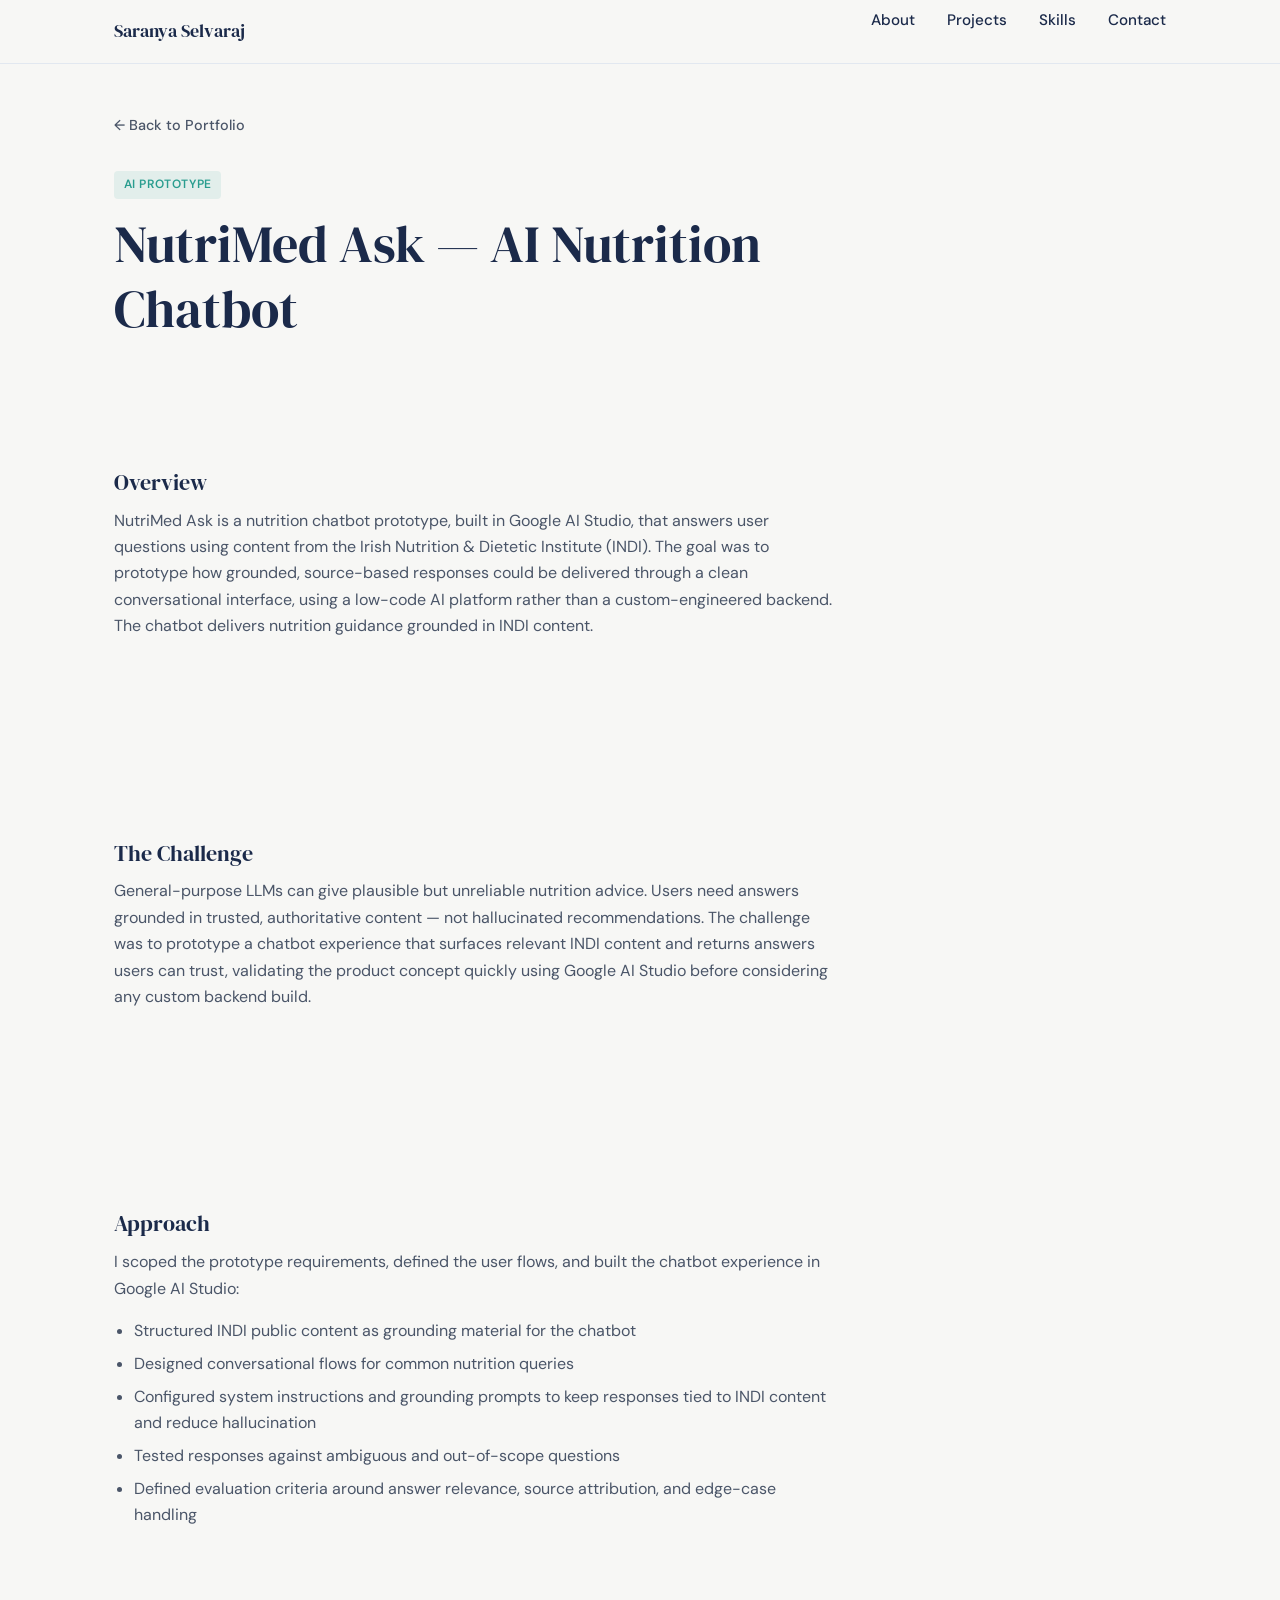
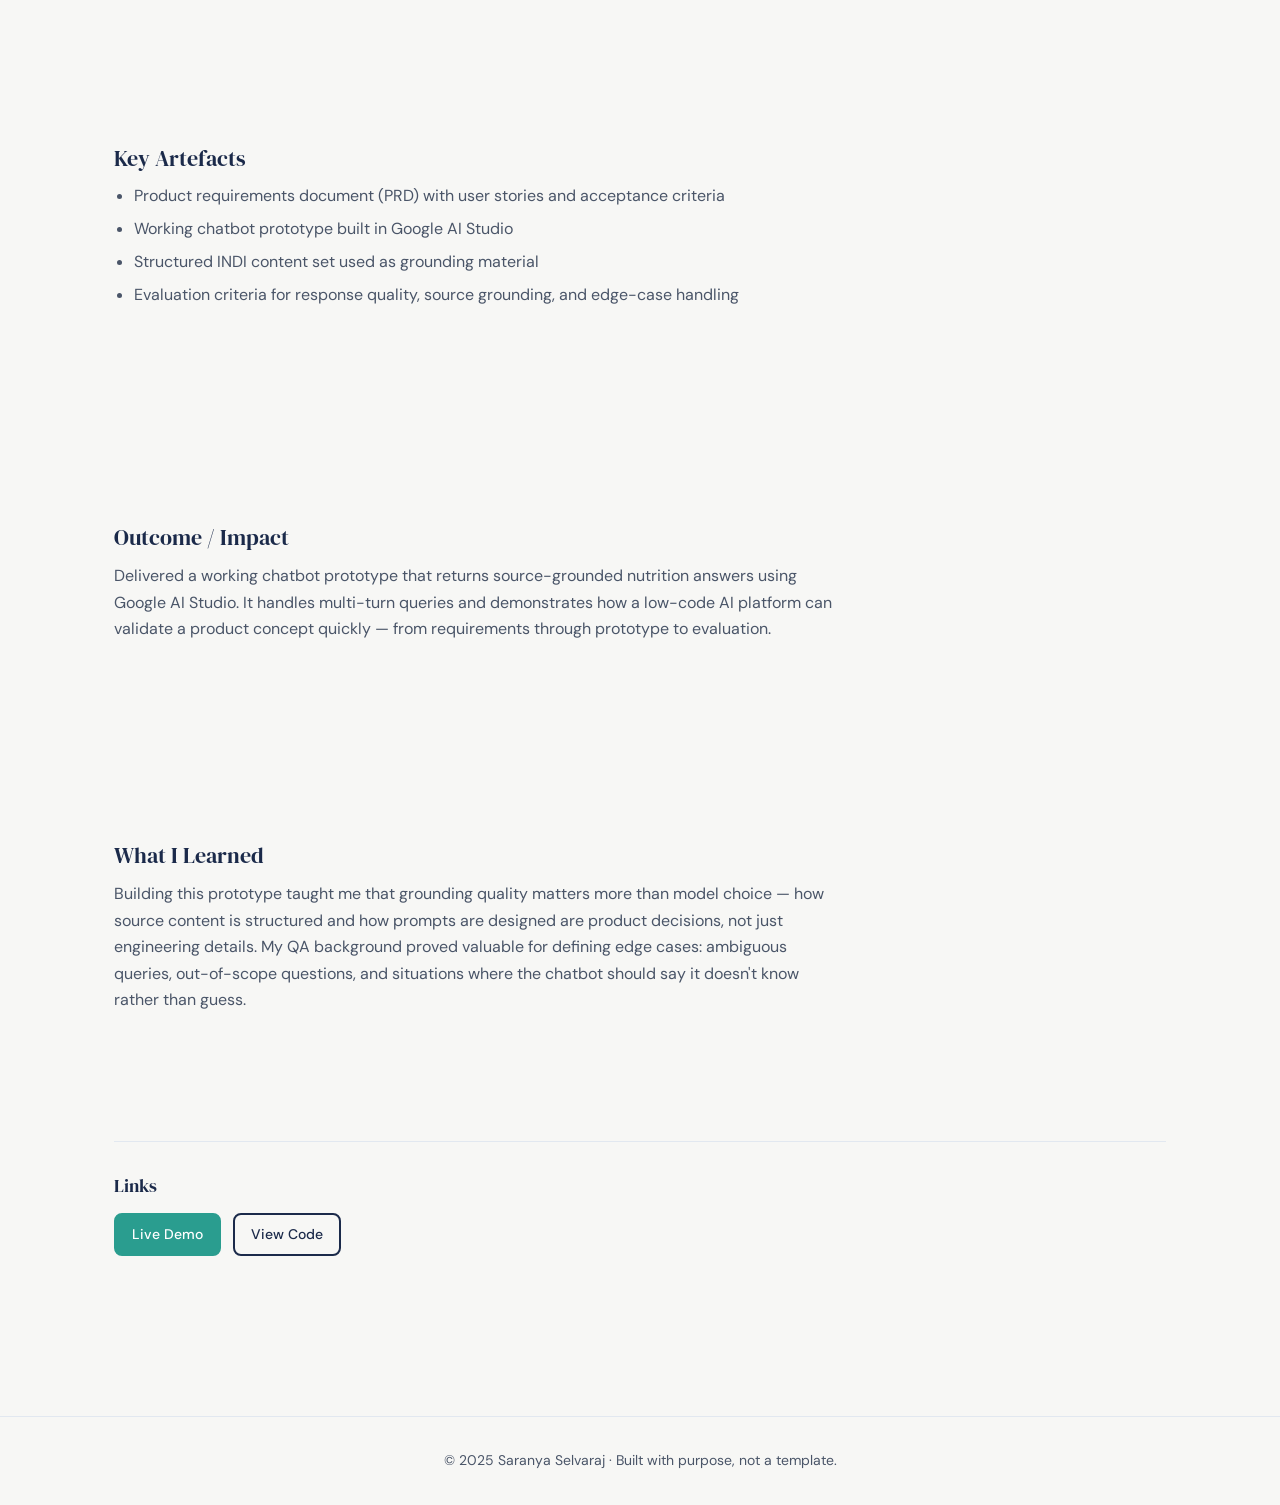
==== projects/nutrimed-ask.html @ 61198903 "Launch portfolio site Personal PM portfolio: About, 6 project case studies (2 real Technical Product" ====
<!DOCTYPE html>
<html lang="en">
<head>
  <meta charset="UTF-8">
  <meta name="viewport" content="width=device-width, initial-scale=1.0">
  <meta name="description" content="NutriMed Ask — AI Nutrition Chatbot prototype case study by Saranya Selvaraj">
  <title>NutriMed Ask — Saranya Selvaraj</title>
  <link rel="preconnect" href="https://fonts.googleapis.com">
  <link rel="preconnect" href="https://fonts.gstatic.com" crossorigin>
  <link href="https://fonts.googleapis.com/css2?family=DM+Sans:ital,opsz,wght@0,9..40,400;0,9..40,500;0,9..40,600;1,9..40,400&family=DM+Serif+Display&display=swap" rel="stylesheet">
  <link rel="stylesheet" href="../style.css">
</head>
<body>

  <header class="nav">
    <div class="container nav-inner">
      <a href="../index.html" class="nav-logo">Saranya Selvaraj</a>
      <button class="nav-toggle" aria-label="Toggle navigation" aria-expanded="false">
        <span></span>
        <span></span>
        <span></span>
      </button>
      <ul class="nav-links">
        <li><a href="../index.html#about">About</a></li>
        <li><a href="../index.html#projects">Projects</a></li>
        <li><a href="../index.html#skills">Skills</a></li>
        <li><a href="../index.html#contact">Contact</a></li>
      </ul>
    </div>
  </header>

  <main class="case-study">
    <div class="container fade-in">
      <a href="../index.html#projects" class="back-link">&larr; Back to Portfolio</a>

      <header class="case-study-header">
        <span class="tag">AI Prototype</span>
        <h1>NutriMed Ask — AI Nutrition Chatbot</h1>
      </header>

      <section class="case-section">
        <h2>Overview</h2>
        <p>NutriMed Ask is a nutrition chatbot prototype, built in Google AI Studio, that answers user questions using content from the Irish Nutrition &amp; Dietetic Institute (INDI). The goal was to prototype how grounded, source-based responses could be delivered through a clean conversational interface, using a low-code AI platform rather than a custom-engineered backend. The chatbot delivers nutrition guidance grounded in INDI content.</p>
      </section>

      <section class="case-section">
        <h2>The Challenge</h2>
        <p>General-purpose LLMs can give plausible but unreliable nutrition advice. Users need answers grounded in trusted, authoritative content — not hallucinated recommendations. The challenge was to prototype a chatbot experience that surfaces relevant INDI content and returns answers users can trust, validating the product concept quickly using Google AI Studio before considering any custom backend build.</p>
      </section>

      <section class="case-section">
        <h2>Approach</h2>
        <p>I scoped the prototype requirements, defined the user flows, and built the chatbot experience in Google AI Studio:</p>
        <ul>
          <li>Structured INDI public content as grounding material for the chatbot</li>
          <li>Designed conversational flows for common nutrition queries</li>
          <li>Configured system instructions and grounding prompts to keep responses tied to INDI content and reduce hallucination</li>
          <li>Tested responses against ambiguous and out-of-scope questions</li>
          <li>Defined evaluation criteria around answer relevance, source attribution, and edge-case handling</li>
        </ul>
      </section>

      <section class="case-section">
        <h2>Key Artefacts</h2>
        <ul>
          <li>Product requirements document (PRD) with user stories and acceptance criteria</li>
          <li>Working chatbot prototype built in Google AI Studio</li>
          <li>Structured INDI content set used as grounding material</li>
          <li>Evaluation criteria for response quality, source grounding, and edge-case handling</li>
        </ul>
      </section>

      <section class="case-section">
        <h2>Outcome / Impact</h2>
        <p>Delivered a working chatbot prototype that returns source-grounded nutrition answers using Google AI Studio. It handles multi-turn queries and demonstrates how a low-code AI platform can validate a product concept quickly — from requirements through prototype to evaluation.</p>
      </section>

      <section class="case-section">
        <h2>What I Learned</h2>
        <p>Building this prototype taught me that grounding quality matters more than model choice — how source content is structured and how prompts are designed are product decisions, not just engineering details. My QA background proved valuable for defining edge cases: ambiguous queries, out-of-scope questions, and situations where the chatbot should say it doesn't know rather than guess.</p>
      </section>

      <section class="case-links">
        <h2>Links</h2>
        <div class="btn-group">
          <a href="https://nutrimedask.onrender.com" class="btn btn-primary btn-sm" target="_blank" rel="noopener noreferrer">Live Demo</a>
          <a href="https://github.com/saranya-selvaraj/NutriMedAsk" class="btn btn-outline btn-sm" target="_blank" rel="noopener noreferrer">View Code</a>
        </div>
      </section>
    </div>
  </main>

  <footer class="footer">
    <div class="container">
      <p>&copy; 2025 Saranya Selvaraj &middot; Built with purpose, not a template.</p>
    </div>
  </footer>

  <script src="../script.js"></script>
</body>
</html>
---- style.css ----
/* ============================================
   Saranya Selvaraj � Portfolio Styles
   ============================================ */

:root {
  --color-bg: #F7F7F5;
  --color-navy: #1B2A4A;
  --color-teal: #2A9D8F;
  --color-teal-dark: #238276;
  --color-text: #1B2A4A;
  --color-text-muted: #4A5568;
  --color-white: #FFFFFF;
  --color-border: #E2E8F0;
  --font-body: "DM Sans", system-ui, sans-serif;
  --font-heading: "DM Serif Display", Georgia, serif;
  --shadow-card: 0 2px 12px rgba(27, 42, 74, 0.08);
  --radius: 8px;
  --max-width: 1100px;
  --nav-height: 64px;
}

*,
*::before,
*::after {
  box-sizing: border-box;
  margin: 0;
  padding: 0;
}

html {
  scroll-behavior: smooth;
}

body {
  font-family: var(--font-body);
  font-size: 1rem;
  line-height: 1.65;
  color: var(--color-text);
  background-color: var(--color-bg);
  -webkit-font-smoothing: antialiased;
}

img {
  max-width: 100%;
  height: auto;
  display: block;
}

a {
  color: var(--color-teal);
  text-decoration: none;
  transition: color 0.2s ease;
}

a:hover,
a:focus-visible {
  color: var(--color-teal-dark);
}

a:focus-visible,
button:focus-visible,
.btn:focus-visible {
  outline: 2px solid var(--color-teal);
  outline-offset: 3px;
}

h1, h2, h3, h4 {
  font-family: var(--font-heading);
  font-weight: 400;
  line-height: 1.25;
  color: var(--color-navy);
}

h1 { font-size: clamp(2.25rem, 5vw, 3.25rem); }
h2 { font-size: clamp(1.75rem, 3.5vw, 2.25rem); margin-bottom: 1rem; }
h3 { font-size: 1.25rem; margin-bottom: 0.5rem; }

p { margin-bottom: 1rem; }
p:last-child { margin-bottom: 0; }

ul {
  padding-left: 1.25rem;
  margin-bottom: 1rem;
}

li { margin-bottom: 0.4rem; }

.container {
  width: 100%;
  max-width: var(--max-width);
  margin: 0 auto;
  padding: 0 1.5rem;
}

section {
  padding: 5rem 0;
}

.section-intro {
  color: var(--color-text-muted);
  font-size: 1.05rem;
  max-width: 560px;
  margin-bottom: 2.5rem;
}

/* Fade-in on scroll */
.fade-in {
  opacity: 0;
  transform: translateY(16px);
  transition: opacity 0.6s ease, transform 0.6s ease;
}

.fade-in.visible {
  opacity: 1;
  transform: translateY(0);
}

/* ============================================
   Navigation
   ============================================ */

.nav {
  position: sticky;
  top: 0;
  z-index: 100;
  height: var(--nav-height);
  background: rgba(247, 247, 245, 0.95);
  backdrop-filter: blur(8px);
  border-bottom: 1px solid var(--color-border);
}

.nav-inner {
  display: flex;
  align-items: center;
  justify-content: space-between;
  height: 100%;
}

.nav-logo {
  font-family: var(--font-heading);
  font-size: 1.15rem;
  color: var(--color-navy);
  text-decoration: none;
  position: relative;
}

.nav-logo::after {
  content: "";
  position: absolute;
  left: 0;
  bottom: -2px;
  width: 0;
  height: 2px;
  background: var(--color-teal);
  transition: width 0.25s ease;
}

.nav-logo:hover,
.nav-logo:focus-visible {
  color: var(--color-navy);
}

.nav-logo:hover::after,
.nav-logo:focus-visible::after {
  width: 100%;
}

.nav-links {
  display: flex;
  gap: 2rem;
  list-style: none;
}

.nav-links a {
  color: var(--color-navy);
  font-size: 0.95rem;
  font-weight: 500;
  text-decoration: none;
  position: relative;
  padding-bottom: 2px;
}

.nav-links a::after {
  content: "";
  position: absolute;
  left: 0;
  bottom: 0;
  width: 0;
  height: 2px;
  background: var(--color-teal);
  transition: width 0.25s ease;
}

.nav-links a:hover,
.nav-links a:focus-visible {
  color: var(--color-navy);
}

.nav-links a:hover::after,
.nav-links a:focus-visible::after {
  width: 100%;
}

.nav-toggle {
  display: none;
  background: none;
  border: none;
  cursor: pointer;
  padding: 0.5rem;
  color: var(--color-navy);
}

.nav-toggle span {
  display: block;
  width: 24px;
  height: 2px;
  background: var(--color-navy);
  margin: 5px 0;
  transition: transform 0.3s ease, opacity 0.3s ease;
}

.nav-toggle.active span:nth-child(1) {
  transform: translateY(7px) rotate(45deg);
}

.nav-toggle.active span:nth-child(2) {
  opacity: 0;
}

.nav-toggle.active span:nth-child(3) {
  transform: translateY(-7px) rotate(-45deg);
}

/* ============================================
   Buttons
   ============================================ */

.btn {
  display: inline-block;
  padding: 0.75rem 1.5rem;
  font-family: var(--font-body);
  font-size: 0.95rem;
  font-weight: 500;
  border-radius: var(--radius);
  border: 2px solid transparent;
  cursor: pointer;
  text-decoration: none;
  transition: background 0.2s ease, color 0.2s ease, border-color 0.2s ease;
  text-align: center;
}

.btn-primary {
  background: var(--color-teal);
  color: var(--color-white);
  border-color: var(--color-teal);
}

.btn-primary:hover,
.btn-primary:focus-visible {
  background: var(--color-teal-dark);
  border-color: var(--color-teal-dark);
  color: var(--color-white);
}

.btn-outline {
  background: transparent;
  color: var(--color-navy);
  border-color: var(--color-navy);
}

.btn-outline:hover,
.btn-outline:focus-visible {
  background: var(--color-navy);
  color: var(--color-white);
}

.btn-sm {
  padding: 0.5rem 1rem;
  font-size: 0.875rem;
}

.btn-group {
  display: flex;
  flex-wrap: wrap;
  gap: 0.75rem;
}

/* ============================================
   Hero
   ============================================ */

.hero {
  padding: 6rem 0 5rem;
}

.hero-title {
  margin-bottom: 1.25rem;
  max-width: 720px;
}

.hero-subtitle {
  font-size: clamp(1.05rem, 2vw, 1.2rem);
  color: var(--color-text-muted);
  max-width: 620px;
  margin-bottom: 2rem;
  line-height: 1.7;
}

/* ============================================
   Stats
   ============================================ */

.stats {
  display: grid;
  grid-template-columns: repeat(3, 1fr);
  gap: 1.5rem;
  margin-top: 2.5rem;
  padding-top: 2.5rem;
  border-top: 1px solid var(--color-border);
}

.stat-item {
  text-align: center;
}

.stat-value {
  font-family: var(--font-heading);
  font-size: 1.5rem;
  color: var(--color-teal);
  display: block;
  margin-bottom: 0.25rem;
}

.stat-label {
  font-size: 0.875rem;
  color: var(--color-text-muted);
}

/* ============================================
   Project Cards
   ============================================ */

.projects-grid {
  display: grid;
  grid-template-columns: repeat(2, 1fr);
  gap: 1.5rem;
}

.project-card {
  background: var(--color-white);
  border-radius: var(--radius);
  box-shadow: var(--shadow-card);
  padding: 1.75rem;
  display: flex;
  flex-direction: column;
  gap: 0.75rem;
}

.tag {
  display: inline-block;
  font-size: 0.75rem;
  font-weight: 600;
  text-transform: uppercase;
  letter-spacing: 0.05em;
  color: var(--color-teal);
  background: rgba(42, 157, 143, 0.1);
  padding: 0.25rem 0.6rem;
  border-radius: 4px;
  width: fit-content;
}

.project-card h3 {
  font-family: var(--font-heading);
  font-size: 1.2rem;
}

.project-card p {
  color: var(--color-text-muted);
  font-size: 0.95rem;
  flex-grow: 1;
}

.skill-tags {
  display: flex;
  flex-wrap: wrap;
  gap: 0.4rem;
}

.skill-tag {
  font-size: 0.8rem;
  color: var(--color-text-muted);
  background: var(--color-bg);
  padding: 0.2rem 0.55rem;
  border-radius: 4px;
}

.project-card .btn-group {
  margin-top: 0.5rem;
}

/* ============================================
   Skills
   ============================================ */

.skills-grid {
  display: grid;
  grid-template-columns: repeat(3, 1fr);
  gap: 2rem;
}

.skill-group h3 {
  font-family: var(--font-body);
  font-size: 0.85rem;
  font-weight: 600;
  text-transform: uppercase;
  letter-spacing: 0.06em;
  color: var(--color-teal);
  margin-bottom: 1rem;
}

.skill-list {
  list-style: none;
  padding: 0;
}

.skill-list li {
  font-size: 0.95rem;
  color: var(--color-text-muted);
  padding: 0.35rem 0;
  border-bottom: 1px solid var(--color-border);
}

.skill-list li:last-child {
  border-bottom: none;
}

.skill-subheading {
  font-family: var(--font-body);
  font-size: 0.75rem;
  font-weight: 600;
  text-transform: uppercase;
  letter-spacing: 0.06em;
  color: var(--color-text-muted);
  margin-top: 1.25rem;
  margin-bottom: 0.5rem;
}

/* ============================================
   Contact
   ============================================ */

.contact-text {
  color: var(--color-text-muted);
  max-width: 560px;
  margin-bottom: 1.75rem;
}

/* ============================================
   Footer
   ============================================ */

.footer {
  padding: 2rem 0;
  border-top: 1px solid var(--color-border);
  text-align: center;
}

.footer p {
  font-size: 0.875rem;
  color: var(--color-text-muted);
  margin: 0;
}

/* ============================================
   Case Study Pages
   ============================================ */

.case-study {
  padding: 3rem 0 5rem;
}

.back-link {
  display: inline-flex;
  align-items: center;
  gap: 0.35rem;
  font-size: 0.9rem;
  font-weight: 500;
  color: var(--color-text-muted);
  margin-bottom: 2rem;
  text-decoration: none;
}

.back-link:hover,
.back-link:focus-visible {
  color: var(--color-teal);
}

.case-study-header {
  margin-bottom: 3rem;
}

.case-study-header h1 {
  margin-top: 0.75rem;
  max-width: 720px;
}

.case-subnote {
  color: var(--color-text-muted);
  font-size: 0.85rem;
  margin-top: 0.75rem;
}

.case-section {
  margin-bottom: 2.5rem;
  max-width: 720px;
}

.case-section h2 {
  font-size: 1.35rem;
  margin-bottom: 0.75rem;
}

.case-section p,
.case-section li {
  color: var(--color-text-muted);
}

.case-links {
  margin-top: 3rem;
  padding-top: 2rem;
  border-top: 1px solid var(--color-border);
}

.case-links h2 {
  font-size: 1.15rem;
  margin-bottom: 1rem;
}

.screenshot-gallery {
  display: grid;
  gap: 1.5rem;
  margin-top: 1rem;
}

.case-screenshot {
  margin: 0;
}

.case-screenshot img {
  border-radius: var(--radius);
  box-shadow: var(--shadow-card);
  width: 100%;
}

.case-screenshot figcaption {
  font-size: 0.875rem;
  color: var(--color-text-muted);
  margin-top: 0.5rem;
  text-align: center;
}

/* ============================================
   Responsive
   ============================================ */

@media (max-width: 768px) {
  section {
    padding: 3.5rem 0;
  }

  .hero {
    padding: 4rem 0 3rem;
  }

  .nav-toggle {
    display: block;
  }

  .nav-links {
    position: fixed;
    top: var(--nav-height);
    left: 0;
    right: 0;
    background: var(--color-bg);
    flex-direction: column;
    gap: 0;
    padding: 1rem 0;
    border-bottom: 1px solid var(--color-border);
    transform: translateY(-120%);
    opacity: 0;
    pointer-events: none;
    transition: transform 0.3s ease, opacity 0.3s ease;
  }

  .nav-links.open {
    transform: translateY(0);
    opacity: 1;
    pointer-events: auto;
  }

  .nav-links li {
    width: 100%;
  }

  .nav-links a {
    display: block;
    padding: 0.85rem 1.5rem;
  }

  .stats {
    grid-template-columns: 1fr;
    gap: 1.25rem;
  }

  .projects-grid {
    grid-template-columns: 1fr;
  }

  .skills-grid {
    grid-template-columns: 1fr;
    gap: 1.5rem;
  }

  .btn-group {
    flex-direction: column;
  }

  .btn-group .btn {
    width: 100%;
  }
}

@media (max-width: 480px) {
  .container {
    padding: 0 1.15rem;
  }
}
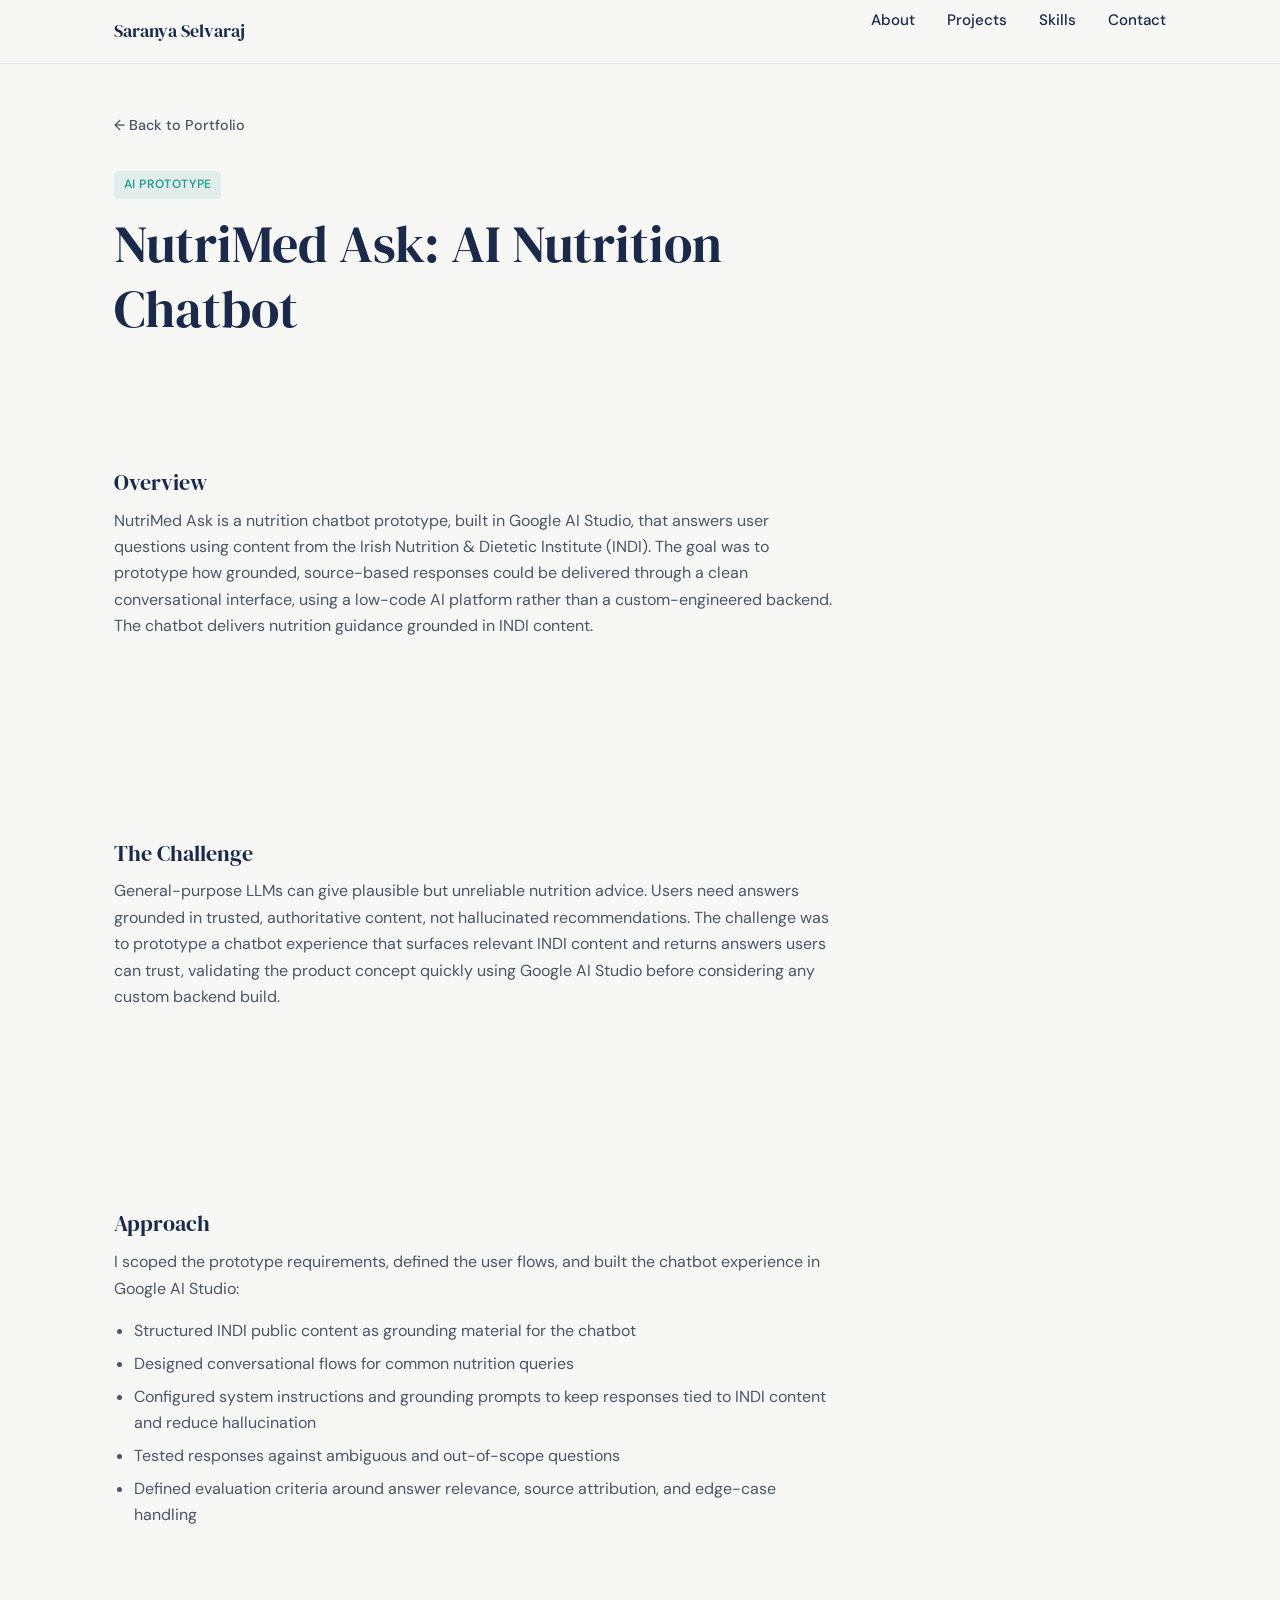
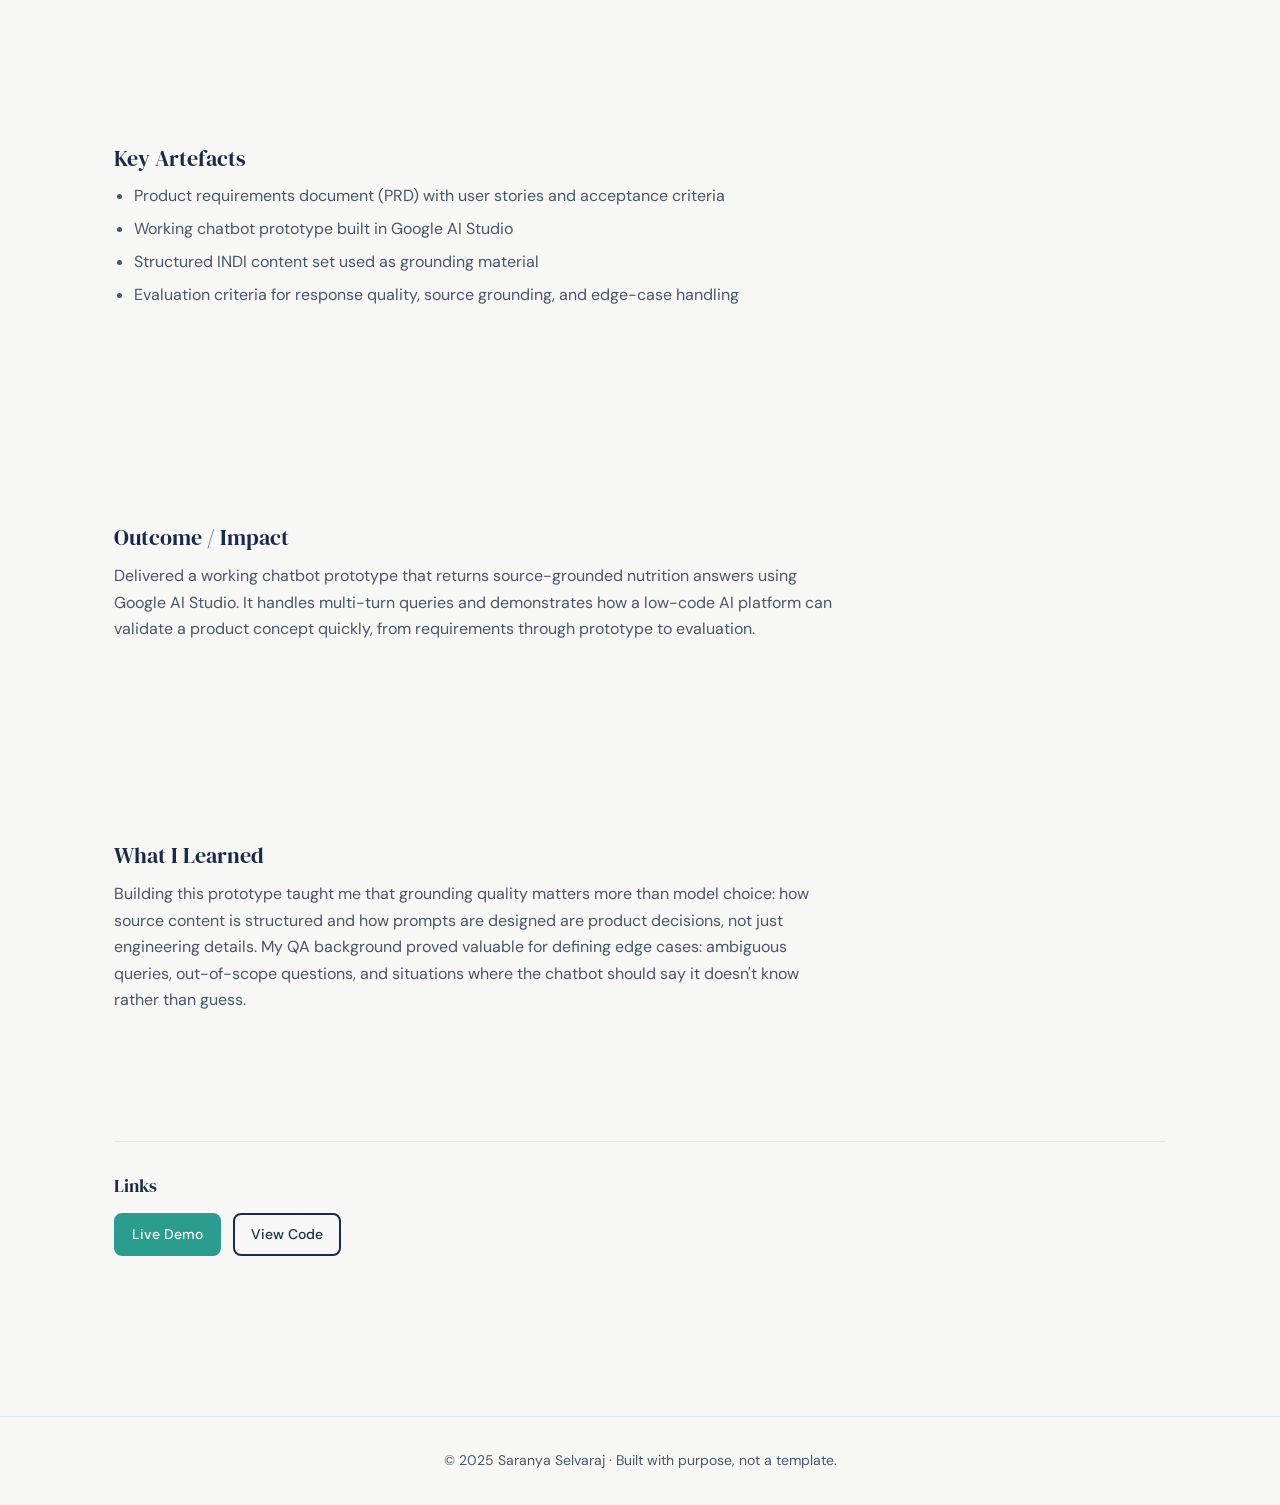
==== commit 32e3bbd7: "Remove em dashes and redundant 'Real TPO work' framing across the site" ====
--- a/projects/nutrimed-ask.html
+++ b/projects/nutrimed-ask.html
@@ -3,8 +3,8 @@
 <head>
   <meta charset="UTF-8">
   <meta name="viewport" content="width=device-width, initial-scale=1.0">
-  <meta name="description" content="NutriMed Ask — AI Nutrition Chatbot prototype case study by Saranya Selvaraj">
-  <title>NutriMed Ask — Saranya Selvaraj</title>
+  <meta name="description" content="NutriMed Ask: AI Nutrition Chatbot prototype case study by Saranya Selvaraj">
+  <title>NutriMed Ask &middot; Saranya Selvaraj</title>
   <link rel="preconnect" href="https://fonts.googleapis.com">
   <link rel="preconnect" href="https://fonts.gstatic.com" crossorigin>
   <link href="https://fonts.googleapis.com/css2?family=DM+Sans:ital,opsz,wght@0,9..40,400;0,9..40,500;0,9..40,600;1,9..40,400&family=DM+Serif+Display&display=swap" rel="stylesheet">
@@ -35,7 +35,7 @@
 
       <header class="case-study-header">
         <span class="tag">AI Prototype</span>
-        <h1>NutriMed Ask — AI Nutrition Chatbot</h1>
+        <h1>NutriMed Ask: AI Nutrition Chatbot</h1>
       </header>
 
       <section class="case-section">
@@ -45,7 +45,7 @@
 
       <section class="case-section">
         <h2>The Challenge</h2>
-        <p>General-purpose LLMs can give plausible but unreliable nutrition advice. Users need answers grounded in trusted, authoritative content — not hallucinated recommendations. The challenge was to prototype a chatbot experience that surfaces relevant INDI content and returns answers users can trust, validating the product concept quickly using Google AI Studio before considering any custom backend build.</p>
+        <p>General-purpose LLMs can give plausible but unreliable nutrition advice. Users need answers grounded in trusted, authoritative content, not hallucinated recommendations. The challenge was to prototype a chatbot experience that surfaces relevant INDI content and returns answers users can trust, validating the product concept quickly using Google AI Studio before considering any custom backend build.</p>
       </section>
 
       <section class="case-section">
@@ -72,12 +72,12 @@
 
       <section class="case-section">
         <h2>Outcome / Impact</h2>
-        <p>Delivered a working chatbot prototype that returns source-grounded nutrition answers using Google AI Studio. It handles multi-turn queries and demonstrates how a low-code AI platform can validate a product concept quickly — from requirements through prototype to evaluation.</p>
+        <p>Delivered a working chatbot prototype that returns source-grounded nutrition answers using Google AI Studio. It handles multi-turn queries and demonstrates how a low-code AI platform can validate a product concept quickly, from requirements through prototype to evaluation.</p>
       </section>
 
       <section class="case-section">
         <h2>What I Learned</h2>
-        <p>Building this prototype taught me that grounding quality matters more than model choice — how source content is structured and how prompts are designed are product decisions, not just engineering details. My QA background proved valuable for defining edge cases: ambiguous queries, out-of-scope questions, and situations where the chatbot should say it doesn't know rather than guess.</p>
+        <p>Building this prototype taught me that grounding quality matters more than model choice: how source content is structured and how prompts are designed are product decisions, not just engineering details. My QA background proved valuable for defining edge cases: ambiguous queries, out-of-scope questions, and situations where the chatbot should say it doesn't know rather than guess.</p>
       </section>
 
       <section class="case-links">
--- a/style.css
+++ b/style.css
@@ -559,6 +559,86 @@
   text-align: center;
 }
 
+/* Case study tables */
+.case-table-wrap {
+  overflow-x: auto;
+  -webkit-overflow-scrolling: touch;
+  margin: 1.25rem 0 0.5rem;
+}
+
+.case-table {
+  width: 100%;
+  border-collapse: collapse;
+  font-size: 0.9rem;
+  line-height: 1.55;
+}
+
+.case-table-compare {
+  min-width: 34rem;
+}
+
+.case-table th,
+.case-table td {
+  padding: 0.7rem 0.9rem;
+  border: 1px solid var(--color-border);
+  text-align: left;
+  vertical-align: top;
+  color: var(--color-text-muted);
+}
+
+.case-table thead th {
+  font-family: var(--font-body);
+  font-size: 0.8rem;
+  font-weight: 600;
+  text-transform: uppercase;
+  letter-spacing: 0.04em;
+  color: var(--color-navy);
+  background: rgba(42, 157, 143, 0.1);
+}
+
+.case-table tbody th {
+  font-family: var(--font-body);
+  font-weight: 600;
+  color: var(--color-navy);
+  background: var(--color-bg);
+  width: 22%;
+}
+
+.case-table-summary tbody th {
+  width: 30%;
+}
+
+.case-table-priority tbody th {
+  width: 52%;
+}
+
+.case-table-priority td:first-of-type {
+  white-space: nowrap;
+}
+
+/* Case study pull quote */
+.case-quote {
+  margin: 1.5rem 0 0;
+  padding-left: 1.1rem;
+  border-left: 3px solid var(--color-teal);
+  font-size: 1.1rem;
+  font-style: italic;
+  line-height: 1.6;
+  color: var(--color-text-muted);
+}
+
+.visually-hidden {
+  position: absolute;
+  width: 1px;
+  height: 1px;
+  padding: 0;
+  margin: -1px;
+  overflow: hidden;
+  clip: rect(0, 0, 0, 0);
+  white-space: nowrap;
+  border: 0;
+}
+
 /* ============================================
    Responsive
    ============================================ */
@@ -634,4 +714,8 @@
   .container {
     padding: 0 1.15rem;
   }
-}
+
+  .case-table tbody th {
+    width: auto;
+  }
+}
